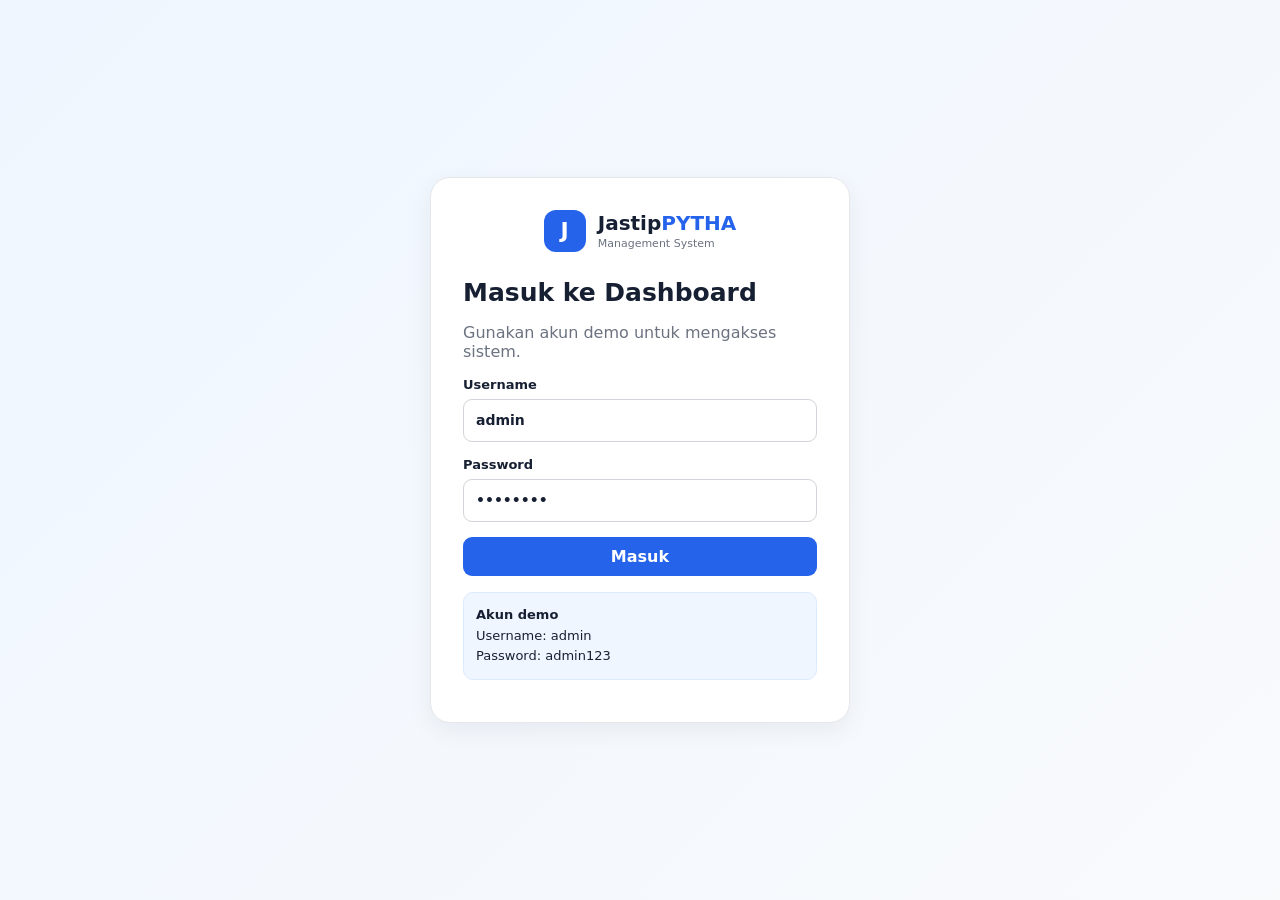
==== jastip-management-rayhan/index.html @ a8f84d06 "Add files via upload" ====
<!doctype html>
<html lang="en">
  <head>
    <meta charset="UTF-8" />
    <meta name="viewport" content="width=device-width, initial-scale=1.0" />
    <title>Login</title>
    <link rel="stylesheet" href="css/style.css" />
  </head>
  <body class="login-page">
    <div class="login-card">
      <div class="brand brand-center">
        <div class="brand-mark">J</div>
        <div>
          <b>Jastip<span>PYTHA</span></b
          ><small>Management System</small>
        </div>
      </div>
      <h1>Masuk ke Dashboard</h1>
      <p class="muted">Gunakan akun demo untuk mengakses sistem.</p>
      <form id="loginForm" class="form-stack">
        <label
          >Username<input
            id="username"
            required
            autocomplete="username"
            value="admin"
        /></label>
        <label
          >Password<input
            id="password"
            type="password"
            required
            autocomplete="current-password"
            value="admin123"
        /></label>
        <button class="btn btn-primary btn-block" type="submit">Masuk</button>
      </form>
      <div class="demo-hint">
        <b>Akun demo</b><br />Username: admin<br />Password: admin123
      </div>
      <div id="loginError" class="error-text"></div>
    </div>
    <script src="js/storage.js"></script>
    <script src="js/data-demo.js"></script>
    <script src="js/utils.js"></script>
    <script src="js/login.js"></script>
  </body>
</html>
---- jastip-management-rayhan/css/style.css ----
:root {
  --primary: #2563eb;
  --primary-dark: #1d4ed8;
  --bg: #f5f7fb;
  --card: #fff;
  --text: #172033;
  --muted: #6b7280;
  --border: #e5e7eb;
  --danger: #dc2626;
  --success: #16a34a;
  --warning: #d97706;
  --sidebar: #111827;
  --sidebar-text: #d1d5db;
  --shadow: 0 8px 25px rgba(15, 23, 42, 0.06);
}
* {
  box-sizing: border-box;
}
body {
  margin: 0;
  font-family:
    Inter,
    system-ui,
    -apple-system,
    Segoe UI,
    Roboto,
    Arial,
    sans-serif;
  background: var(--bg);
  color: var(--text);
}
button,
input,
select,
textarea {
  font: inherit;
}
button {
  cursor: pointer;
}
a {
  text-decoration: none;
  color: inherit;
}
.login-page {
  min-height: 100vh;
  display: grid;
  place-items: center;
  padding: 20px;
  background: linear-gradient(135deg, #eff6ff, #f8fafc);
}
.login-card {
  width: min(420px, 100%);
  background: #fff;
  border: 1px solid var(--border);
  border-radius: 20px;
  padding: 32px;
  box-shadow: var(--shadow);
}
.brand {
  display: flex;
  align-items: center;
  gap: 12px;
}
.brand-center {
  justify-content: center;
  margin-bottom: 26px;
}
.brand-mark {
  width: 42px;
  height: 42px;
  border-radius: 12px;
  background: var(--primary);
  color: #fff;
  display: grid;
  place-items: center;
  font-weight: 800;
  font-size: 22px;
}
.brand b {
  font-size: 20px;
}
.brand b span {
  color: var(--primary);
}
.brand small {
  display: block;
  color: var(--muted);
  font-size: 11px;
  margin-top: 2px;
}
.login-card h1 {
  font-size: 25px;
  margin: 8px 0;
}
.muted {
  color: var(--muted);
}
.demo-hint {
  background: #eff6ff;
  border: 1px solid #dbeafe;
  padding: 12px;
  border-radius: 10px;
  margin-top: 16px;
  font-size: 13px;
  line-height: 1.6;
}
.error-text {
  color: var(--danger);
  margin-top: 10px;
  font-size: 13px;
}
.form-stack {
  display: grid;
  gap: 15px;
}
label {
  font-size: 13px;
  font-weight: 600;
  display: grid;
  gap: 7px;
}
input,
select,
textarea {
  width: 100%;
  border: 1px solid #d1d5db;
  border-radius: 9px;
  padding: 10px 12px;
  background: #fff;
  color: var(--text);
  outline: none;
  font-size: 14px;
  line-height: 1.5;
}
input:focus,
select:focus,
textarea:focus {
  border-color: var(--primary);
  box-shadow: 0 0 0 3px #dbeafe;
}
textarea {
  min-height: 90px;
  resize: vertical;
}
.btn {
  border: 0;
  border-radius: 9px;
  padding: 10px 14px;
  font-weight: 600;
}
.btn-primary {
  background: var(--primary);
  color: #fff;
}
.btn-primary:hover {
  background: var(--primary-dark);
}
.btn-secondary {
  background: #eef2f7;
  color: #374151;
}
.btn-danger {
  background: #fee2e2;
  color: #b91c1c;
}
.btn-success {
  background: #dcfce7;
  color: #166534;
}
.btn-block {
  width: 100%;
}
.btn-sm {
  padding: 7px 10px;
  font-size: 12px;
}
.layout {
  display: flex;
  min-height: 100vh;
}
.sidebar {
  width: 245px;
  background: var(--sidebar);
  color: var(--sidebar-text);
  padding: 18px 14px;
  position: fixed;
  inset: 0 auto 0 0;
  z-index: 10;
}
.sidebar .brand {
  color: #fff;
  padding: 6px 8px 22px;
}
.nav-title {
  font-size: 10px;
  text-transform: uppercase;
  color: #6b7280;
  padding: 12px 10px 7px;
  letter-spacing: 0.08em;
}
.nav-link {
  display: flex;
  gap: 10px;
  align-items: center;
  padding: 11px 12px;
  border-radius: 8px;
  margin: 3px 0;
  font-size: 14px;
}
.nav-link:hover,
.nav-link.active {
  background: #1f2937;
  color: #fff;
}
.sidebar-footer {
  position: absolute;
  bottom: 18px;
  left: 14px;
  right: 14px;
}
.main {
  margin-left: 245px;
  min-width: 0;
  width: calc(100% - 245px);
}
.topbar {
  height: 70px;
  background: #fff;
  border-bottom: 1px solid var(--border);
  display: flex;
  align-items: center;
  justify-content: space-between;
  padding: 0 28px;
  position: sticky;
  top: 0;
  z-index: 5;
}
.topbar h2 {
  margin: 0;
  font-size: 20px;
}
.user-box {
  font-size: 13px;
  color: var(--muted);
}
.content {
  padding: 28px;
  max-width: 100%;
  margin: auto;
  overflow-x: hidden;
}
.page-head {
  display: flex;
  justify-content: space-between;
  align-items: center;
  gap: 12px;
  margin-bottom: 20px;
}
.page-head h1 {
  margin: 0;
  font-size: 24px;
}
.page-head p {
  margin: 5px 0 0;
  color: var(--muted);
  font-size: 13px;
}
.actions {
  display: flex;
  gap: 8px;
  flex-wrap: wrap;
}
.cards {
  display: grid;
  grid-template-columns: repeat(auto-fit, minmax(200px, 1fr));
  gap: 15px;
  margin-bottom: 20px;
}
.card {
  background: var(--card);
  border: 1px solid var(--border);
  border-radius: 13px;
  padding: 18px;
  box-shadow: var(--shadow);
}
.stat-label {
  font-size: 11px;
  color: var(--muted);
  line-height: 1.3;
}
.stat-value {
  font-size: 22px;
  font-weight: 750;
  margin-top: 7px;
  word-break: break-word;
}
.stat-icon {
  float: right;
  width: 34px;
  height: 34px;
  border-radius: 9px;
  background: #eff6ff;
  color: var(--primary);
  display: grid;
  place-items: center;
}
.grid-2 {
  display: grid;
  grid-template-columns: 1fr;
  gap: 18px;
}

@media (min-width: 1200px) {
  .grid-2 {
    grid-template-columns: 1.8fr 1fr;
  }
}
.table-card {
  padding: 0;
  overflow: hidden;
}
.card-head {
  padding: 17px 18px;
  border-bottom: 1px solid var(--border);
  display: flex;
  justify-content: space-between;
  align-items: center;
  gap: 10px;
}
.card-head h3 {
  margin: 0;
  font-size: 15px;
}
.table-wrap {
  overflow: auto;
}
table {
  width: 100%;
  border-collapse: collapse;
  min-width: 600px;
}
th,
td {
  padding: 12px 8px;
  text-align: left;
  border-bottom: 1px solid #eef0f3;
  font-size: 13px;
  vertical-align: middle;
  white-space: nowrap;
  overflow: hidden;
  text-overflow: ellipsis;
  max-width: 200px;
}

th:first-child,
td:first-child {
  padding-left: 15px;
}

th:last-child,
td:last-child {
  padding-right: 15px;
}
th {
  background: #fafafa;
  color: #6b7280;
  font-size: 11px;
  text-transform: uppercase;
  letter-spacing: 0.03em;
}
tbody tr:hover {
  background: #fafcff;
}
.empty {
  padding: 40px;
  text-align: center;
  color: var(--muted);
}
.badge {
  display: inline-flex;
  align-items: center;
  padding: 5px 8px;
  border-radius: 999px;
  font-size: 11px;
  font-weight: 700;
  white-space: nowrap;
}
.badge-blue {
  background: #dbeafe;
  color: #1d4ed8;
}
.badge-green {
  background: #dcfce7;
  color: #15803d;
}
.badge-yellow {
  background: #fef3c7;
  color: #a16207;
}
.badge-red {
  background: #fee2e2;
  color: #b91c1c;
}
.badge-gray {
  background: #f3f4f6;
  color: #4b5563;
}
.toolbar {
  display: flex;
  gap: 10px;
  flex-wrap: wrap;
  margin-bottom: 15px;
}
.toolbar > * {
  flex: 1;
  min-width: 200px;
  max-width: 300px;
}
.toolbar input {
  box-sizing: border-box;
}
.form-card {
  max-width: 1000px;
}
.form-grid {
  display: grid;
  grid-template-columns: repeat(2, minmax(0, 1fr));
  gap: 16px;
}
.form-grid label {
  min-width: 0;
}
.form-grid input,
.form-grid select {
  width: 100%;
  box-sizing: border-box;
}
.form-grid .full {
  grid-column: 1/-1;
}
.section-title {
  font-size: 14px;
  margin: 24px 0 12px;
  padding-bottom: 9px;
  border-bottom: 1px solid var(--border);
}
.item-row {
  display: grid;
  grid-template-columns: 2fr 90px 150px 150px 42px;
  gap: 8px;
  align-items: end;
  margin-bottom: 9px;
}
.money {
  text-align: right;
}
.summary {
  background: #f8fafc;
  border-radius: 10px;
  padding: 15px;
  display: grid;
  gap: 8px;
}
.summary-line {
  display: flex;
  justify-content: space-between;
  font-size: 13px;
}
.summary-line.total {
  font-size: 17px;
  font-weight: 800;
  border-top: 1px solid var(--border);
  padding-top: 10px;
}
.detail-grid {
  display: grid;
  grid-template-columns: repeat(2, 1fr);
  gap: 18px;
}
.detail-list {
  display: grid;
  gap: 10px;
}
.detail-row {
  display: flex;
  justify-content: space-between;
  gap: 15px;
  border-bottom: 1px dashed #e5e7eb;
  padding-bottom: 8px;
  font-size: 13px;
}
.detail-row span:first-child {
  color: var(--muted);
}
.modal-backdrop {
  position: fixed;
  inset: 0;
  background: rgba(15, 23, 42, 0.45);
  display: none;
  align-items: center;
  justify-content: center;
  padding: 24px;
  box-sizing: border-box;
  overflow-y: auto;
  z-index: 1000;
}
.modal-backdrop.show {
  display: flex;
}
.modal {
  background: #fff;
  width: min(700px, 100%);
  max-height: calc(100vh - 48px);
  overflow-y: auto;
  box-sizing: border-box;
  border-radius: 15px;
  padding: 24px;
}
.modal-head {
  display: flex;
  justify-content: space-between;
  align-items: center;
  margin-bottom: 15px;
}
.modal-head h3 {
  margin: 0;
}
.close {
  border: 0;
  background: none;
  font-size: 24px;
  color: #6b7280;
}
.toast {
  position: fixed;
  right: 20px;
  bottom: 20px;
  background: #111827;
  color: #fff;
  padding: 12px 16px;
  border-radius: 9px;
  box-shadow: var(--shadow);
  z-index: 100;
  display: none;
  font-size: 13px;
}
.toast.show {
  display: block;
}
.danger-box {
  background: #fff1f2;
  border: 1px solid #fecdd3;
  padding: 15px;
  border-radius: 10px;
}
.settings-list {
  display: grid;
  gap: 15px;
}
.mobile-menu {
  display: none;
}
@media (max-width: 1100px) {
  .cards {
    grid-template-columns: repeat(auto-fit, minmax(180px, 1fr));
  }
  .grid-2,
  .detail-grid {
    grid-template-columns: 1fr;
  }
}
/* Filter Panel */
.filter-panel {
  background: var(--card);
  border: 1px solid var(--border);
  border-radius: 13px;
  padding: 18px;
  margin-bottom: 18px;
  box-shadow: var(--shadow);
}
.filter-panel h4 {
  margin: 0 0 12px;
  font-size: 14px;
  color: var(--text);
}
.filter-grid {
  display: grid;
  grid-template-columns: repeat(auto-fit, minmax(180px, 1fr));
  gap: 12px;
  margin-bottom: 12px;
}
.filter-actions {
  display: flex;
  gap: 8px;
  margin-top: 12px;
}

/* Pagination */
.pagination {
  display: flex;
  align-items: center;
  justify-content: space-between;
  padding: 15px 18px;
  border-top: 1px solid var(--border);
  flex-wrap: wrap;
  gap: 12px;
}
.pagination-info {
  font-size: 13px;
  color: var(--muted);
}
.pagination-controls {
  display: flex;
  align-items: center;
  gap: 10px;
  flex-wrap: wrap;
}
.pagination-select {
  display: flex;
  align-items: center;
  gap: 8px;
  font-size: 13px;
}
.pagination-select select {
  width: auto;
  padding: 6px 8px;
  font-size: 13px;
}
.pagination-buttons {
  display: flex;
  gap: 5px;
}
.pagination-buttons button {
  padding: 7px 12px;
  font-size: 13px;
}
.page-num {
  padding: 7px 12px;
  font-size: 13px;
  font-weight: 600;
  color: var(--primary);
}

/* Chart Container */
.chart-container {
  padding: 18px 12px 24px;
  overflow-x: auto;
}
.chart-container canvas {
  display: block;
  width: 100%;
  max-width: 700px;
  height: 350px;
  margin: auto;
}

/* Purchased Items */
.purchased-items-grid {
  display: grid;
  gap: 10px;
}
.purchased-item {
  display: flex;
  justify-content: space-between;
  align-items: center;
  padding: 12px;
  background: #f9fafb;
  border-radius: 8px;
  border: 1px solid #f3f4f6;
}
.purchased-item-info {
  flex: 1;
}
.purchased-item-name {
  font-weight: 600;
  font-size: 13px;
  margin-bottom: 4px;
}
.purchased-item-details {
  font-size: 12px;
  color: var(--muted);
}
.purchased-item-price {
  font-weight: 700;
  font-size: 14px;
  color: var(--primary);
  text-align: right;
}

/* Status Button */
.status-action {
  display: flex;
  gap: 8px;
  align-items: center;
  flex-wrap: wrap;
}
.status-label {
  font-size: 12px;
  color: var(--muted);
  margin-bottom: 6px;
  display: block;
}

/* Button Group */
.btn-group {
  display: flex;
  gap: 6px;
  flex-wrap: wrap;
}

/* Action Dropdown */
.action-dropdown {
  position: relative;
  display: inline-block;
}
.dropdown-content {
  display: none;
  position: absolute;
  right: 0;
  background: #fff;
  min-width: 160px;
  box-shadow: 0 8px 16px rgba(0,0,0,0.1);
  border-radius: 8px;
  border: 1px solid var(--border);
  z-index: 10;
  margin-top: 4px;
}
.dropdown-content.show {
  display: block;
}
.dropdown-content button {
  display: block;
  width: 100%;
  text-align: left;
  padding: 10px 14px;
  border: 0;
  background: none;
  font-size: 13px;
  border-radius: 0;
}
.dropdown-content button:hover {
  background: #f9fafb;
}
.dropdown-content button:first-child {
  border-radius: 8px 8px 0 0;
}
.dropdown-content button:last-child {
  border-radius: 0 0 8px 8px;
}

/* Loading */
.loading {
  padding: 40px;
  text-align: center;
  color: var(--muted);
  font-size: 14px;
}

/* Empty State Enhanced */
.empty-state {
  padding: 60px 20px;
  text-align: center;
}
.empty-state-icon {
  font-size: 48px;
  margin-bottom: 16px;
  opacity: 0.3;
}
.empty-state h3 {
  margin: 0 0 8px;
  font-size: 16px;
}
.empty-state p {
  margin: 0;
  color: var(--muted);
  font-size: 13px;
}

@media (max-width: 1100px) {
  .filter-grid {
    grid-template-columns: repeat(auto-fit, minmax(160px, 1fr));
  }
}

/* Sidebar overlay (mobile drawer backdrop) */
.sidebar-overlay {
  display: none;
}

/* Page fade-in on every load — smooth navigation feel */
@keyframes pageFadeIn {
  from { opacity: 0; transform: translateY(6px); }
  to   { opacity: 1; transform: translateY(0); }
}
.content {
  animation: pageFadeIn 0.18s ease-out both;
}
@media (prefers-reduced-motion: reduce) {
  .content { animation: none; }
}

/* Chart containers — prevent horizontal overflow on mobile */
#chartBarCard .chart-wrap,
#chartDonutCard .chart-wrap {
  overflow: hidden;
}
canvas {
  display: block;
  max-width: 100%;
}

@media (max-width: 760px) {
  .sidebar {
    transform: translateX(-100%);
    transition: transform 0.28s cubic-bezier(0.4, 0, 0.2, 1);
  }
  .sidebar.open {
    transform: translateX(0);
  }
  .main {
    margin-left: 0;
    width: 100%;
  }
  .mobile-menu {
    display: block;
    border: 0;
    background: none;
    font-size: 22px;
  }
  .topbar {
    padding: 0 15px;
  }
  .content {
    padding: 18px;
  }
  .cards {
    grid-template-columns: repeat(auto-fit, minmax(140px, 1fr));
    gap: 10px;
  }
  .modal-backdrop { padding: 14px; }
  .modal { max-height: calc(100vh - 28px); padding: 18px; }
  .form-grid { grid-template-columns: 1fr; }
  .form-grid .full {
    grid-column: auto;
  }
  .item-row {
    grid-template-columns: 1fr 80px 1fr 1fr 40px;
  }
  .page-head {
    align-items: flex-start;
    flex-direction: column;
  }
  .filter-grid {
    grid-template-columns: 1fr;
  }
  .filter-actions {
    flex-direction: column;
  }
  .filter-actions button {
    width: 100%;
  }
  .pagination {
    flex-direction: column;
    align-items: stretch;
  }
  .pagination-controls {
    justify-content: center;
  }
  .btn-group {
    flex-direction: column;
  }
  .btn-group button,
  .btn-group a {
    width: 100%;
  }

  /* Overlay: hidden by default, shown when sidebar is open */
  .sidebar-overlay {
    display: block;
    position: fixed;
    inset: 0;
    background: rgba(0, 0, 0, 0);
    z-index: 9;           /* just below sidebar (z-index: 10) */
    pointer-events: none;
    transition: background 0.28s cubic-bezier(0.4, 0, 0.2, 1);
  }
  .sidebar-overlay.show {
    background: rgba(0, 0, 0, 0.45);
    pointer-events: auto;
  }

  /* Prevent page scroll while drawer is open */
  body.sidebar-open {
    overflow: hidden;
  }

  /* Charts: stack side-by-side cards vertically, no overflow */
  #chartsRow {
    gap: 12px;
  }
  #chartBarCard > div,
  #chartDonutCard > div {
    padding: 12px 8px 14px;
    overflow: hidden;
  }
  /* Donut legend: single column on very narrow screens */
  #donutLegend {
    grid-template-columns: 1fr !important;
    gap: 5px !important;
  }
}
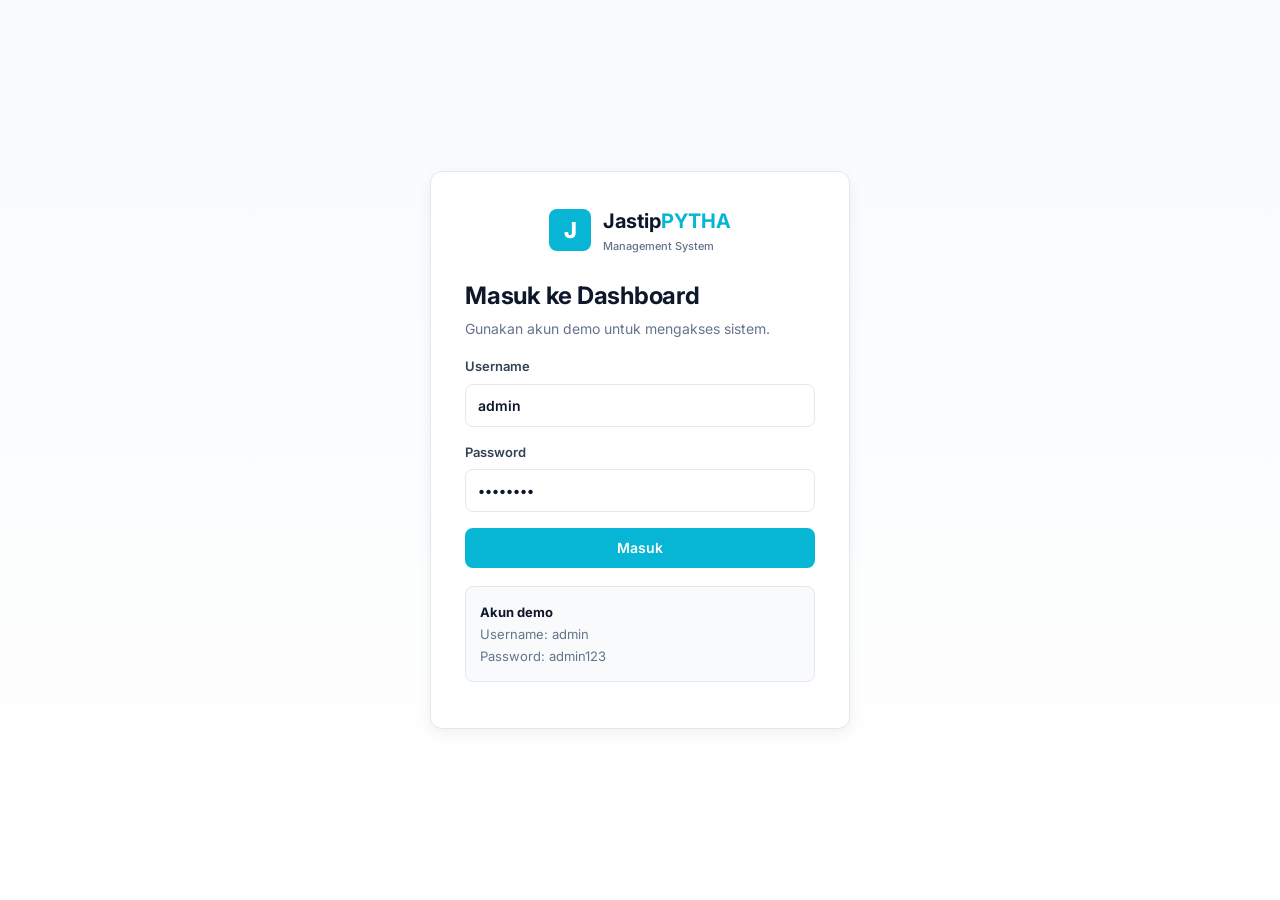
==== commit e9b0f111: "Add files via upload" ====
--- a/jastip-management-rayhan/index.html
+++ b/jastip-management-rayhan/index.html
@@ -3,7 +3,14 @@
   <head>
     <meta charset="UTF-8" />
     <meta name="viewport" content="width=device-width, initial-scale=1.0" />
-    <title>Login</title>
+    <script>if(localStorage.getItem("jastip_theme")==="dark"||(!localStorage.getItem("jastip_theme")&&window.matchMedia("(prefers-color-scheme: dark)").matches))document.documentElement.classList.add("dark");</script>
+    <title>Login - JastipPYTHA</title>
+    <link rel="preconnect" href="https://fonts.googleapis.com" />
+    <link rel="preconnect" href="https://fonts.gstatic.com" crossorigin />
+    <link
+      href="https://fonts.googleapis.com/css2?family=Inter:wght@400;500;600;700;800&display=swap"
+      rel="stylesheet"
+    />
     <link rel="stylesheet" href="css/style.css" />
   </head>
   <body class="login-page">
--- a/jastip-management-rayhan/css/style.css
+++ b/jastip-management-rayhan/css/style.css
@@ -1,75 +1,125 @@
+/* ============================================================
+   JastipPro — Clean Modern Cyan SaaS Design System
+   ============================================================ */
+
 :root {
-  --primary: #2563eb;
-  --primary-dark: #1d4ed8;
-  --bg: #f5f7fb;
-  --card: #fff;
-  --text: #172033;
-  --muted: #6b7280;
-  --border: #e5e7eb;
+  /* Brand / accent */
+  --primary: #06b6d4;
+  --primary-hover: #0891b2;
+  --primary-dark: #0891b2;       /* kept for legacy refs (= hover) */
+  --primary-50: #ecfeff;
+  --primary-100: #cffafe;
+  --primary-700: #0e7490;
+
+  /* Surfaces */
+  --bg: #f8fafc;
+  --card: #ffffff;
+  --surface: #ffffff;
+
+  /* Text */
+  --text: #0f172a;
+  --muted: #64748b;
+  --text-secondary: #64748b;
+
+  /* Lines */
+  --border: #e2e8f0;
+  --border-light: #f1f5f9;
+
+  /* Semantic */
   --danger: #dc2626;
   --success: #16a34a;
   --warning: #d97706;
-  --sidebar: #111827;
-  --sidebar-text: #d1d5db;
-  --shadow: 0 8px 25px rgba(15, 23, 42, 0.06);
-}
+
+  /* Sidebar (now light) */
+  --sidebar: #ffffff;
+  --sidebar-text: #334155;
+
+  /* Shadows — very soft, only to separate layers */
+  --shadow-sm: 0 1px 2px rgba(15, 23, 42, 0.04);
+  --shadow-md: 0 4px 14px rgba(15, 23, 42, 0.06);
+  --shadow-lg: 0 14px 38px rgba(15, 23, 42, 0.14);
+
+  /* Radius */
+  --r-sm: 8px;
+  --r-md: 10px;
+  --r-lg: 12px;
+}
+
 * {
   box-sizing: border-box;
 }
+
 body {
   margin: 0;
-  font-family:
-    Inter,
-    system-ui,
-    -apple-system,
-    Segoe UI,
-    Roboto,
-    Arial,
+  font-family: Inter, system-ui, -apple-system, "Segoe UI", Roboto, Arial,
     sans-serif;
   background: var(--bg);
   color: var(--text);
-}
+  font-size: 14px;
+  line-height: 1.5;
+  -webkit-font-smoothing: antialiased;
+  text-rendering: optimizeLegibility;
+}
+
 button,
 input,
 select,
 textarea {
   font: inherit;
 }
+
 button {
   cursor: pointer;
 }
+
 a {
   text-decoration: none;
   color: inherit;
 }
+
+h1,
+h2,
+h3,
+h4 {
+  color: var(--text);
+  letter-spacing: -0.01em;
+}
+
+/* ============================================================
+   Login / Signup page
+   ============================================================ */
 .login-page {
   min-height: 100vh;
   display: grid;
   place-items: center;
   padding: 20px;
-  background: linear-gradient(135deg, #eff6ff, #f8fafc);
-}
+  background: linear-gradient(180deg, #f8fafc 0%, #ffffff 100%);
+}
+
 .login-card {
   width: min(420px, 100%);
-  background: #fff;
+  background: var(--card);
   border: 1px solid var(--border);
-  border-radius: 20px;
-  padding: 32px;
-  box-shadow: var(--shadow);
-}
+  border-radius: var(--r-lg);
+  padding: 34px;
+  box-shadow: var(--shadow-md);
+}
+
 .brand {
   display: flex;
   align-items: center;
   gap: 12px;
 }
+
 .brand-center {
   justify-content: center;
-  margin-bottom: 26px;
-}
+  margin-bottom: 24px;
+}
+
 .brand-mark {
   width: 42px;
   height: 42px;
-  border-radius: 12px;
+  border-radius: var(--r-sm);
   background: var(--primary);
   color: #fff;
   display: grid;
@@ -77,155 +127,296 @@
   font-weight: 800;
   font-size: 22px;
 }
+
 .brand b {
   font-size: 20px;
-}
+  font-weight: 700;
+}
+
 .brand b span {
   color: var(--primary);
 }
+
 .brand small {
   display: block;
   color: var(--muted);
   font-size: 11px;
   margin-top: 2px;
-}
+  font-weight: 500;
+}
+
 .login-card h1 {
-  font-size: 25px;
-  margin: 8px 0;
-}
+  font-size: 24px;
+  font-weight: 700;
+  margin: 4px 0;
+}
+
 .muted {
   color: var(--muted);
 }
+
+.login-card p {
+  color: var(--muted);
+  font-size: 14px;
+  margin: 0 0 4px;
+}
+
 .demo-hint {
-  background: #eff6ff;
-  border: 1px solid #dbeafe;
-  padding: 12px;
-  border-radius: 10px;
-  margin-top: 16px;
-  font-size: 13px;
-  line-height: 1.6;
-}
+  background: var(--bg);
+  border: 1px solid var(--border);
+  padding: 14px;
+  border-radius: var(--r-sm);
+  margin-top: 18px;
+  font-size: 13px;
+  line-height: 1.7;
+  color: var(--text-secondary);
+}
+
+.demo-hint b {
+  color: var(--text);
+}
+
 .error-text {
   color: var(--danger);
-  margin-top: 10px;
-  font-size: 13px;
-}
+  margin-top: 12px;
+  font-size: 13px;
+  font-weight: 500;
+}
+
+/* ============================================================
+   Forms
+   ============================================================ */
 .form-stack {
   display: grid;
-  gap: 15px;
-}
+  gap: 16px;
+  margin-top: 18px;
+}
+
 label {
   font-size: 13px;
   font-weight: 600;
+  color: #334155;
   display: grid;
   gap: 7px;
 }
+
 input,
 select,
 textarea {
   width: 100%;
-  border: 1px solid #d1d5db;
-  border-radius: 9px;
+  border: 1px solid var(--border);
+  border-radius: var(--r-sm);
   padding: 10px 12px;
   background: #fff;
   color: var(--text);
   outline: none;
   font-size: 14px;
   line-height: 1.5;
-}
+  transition: border-color 0.15s, box-shadow 0.15s;
+}
+
+input[type="number"] {
+  -moz-appearance: textfield;
+}
+
+input[type="number"]::-webkit-inner-spin-button,
+input[type="number"]::-webkit-outer-spin-button {
+  -webkit-appearance: none;
+  margin: 0;
+}
+
+input::placeholder,
+textarea::placeholder {
+  color: #94a3b8;
+}
+
 input:focus,
 select:focus,
 textarea:focus {
   border-color: var(--primary);
-  box-shadow: 0 0 0 3px #dbeafe;
-}
+  box-shadow: 0 0 0 3px rgba(6, 182, 212, 0.12);
+}
+
+select {
+  appearance: none;
+  background-repeat: no-repeat;
+  background-position: right 12px center;
+  padding-right: 36px;
+  position: relative;
+}
+
+/* CSS-only arrow using border trick */
+select {
+  background-image: linear-gradient(45deg, transparent 50%, #64748b 50%),
+                    linear-gradient(135deg, #64748b 50%, transparent 50%);
+  background-position: calc(100% - 16px) calc(1em + 2px),
+                       calc(100% - 12px) calc(1em + 2px);
+  background-size: 4px 4px, 4px 4px;
+  background-repeat: no-repeat;
+}
+
 textarea {
   min-height: 90px;
   resize: vertical;
 }
+
+/* ============================================================
+   Buttons
+   ============================================================ */
 .btn {
-  border: 0;
-  border-radius: 9px;
-  padding: 10px 14px;
+  border: 1px solid transparent;
+  border-radius: var(--r-sm);
+  padding: 9px 16px;
   font-weight: 600;
-}
+  font-size: 14px;
+  line-height: 1.4;
+  transition: background 0.15s, border-color 0.15s, color 0.15s,
+    box-shadow 0.15s;
+  display: inline-flex;
+  align-items: center;
+  justify-content: center;
+  gap: 6px;
+  white-space: nowrap;
+}
+
+.btn:focus-visible {
+  outline: none;
+  box-shadow: 0 0 0 3px rgba(6, 182, 212, 0.18);
+}
+
 .btn-primary {
   background: var(--primary);
   color: #fff;
 }
+
 .btn-primary:hover {
-  background: var(--primary-dark);
-}
+  background: var(--primary-hover);
+}
+
 .btn-secondary {
-  background: #eef2f7;
-  color: #374151;
-}
+  background: #fff;
+  border-color: var(--border);
+  color: #334155;
+}
+
+.btn-secondary:hover {
+  background: var(--bg);
+  border-color: #cbd5e1;
+  color: var(--text);
+}
+
 .btn-danger {
   background: #fee2e2;
   color: #b91c1c;
-}
+  border-color: transparent;
+}
+
+.btn-danger:hover {
+  background: #fecaca;
+}
+
 .btn-success {
   background: #dcfce7;
-  color: #166534;
-}
+  color: #15803d;
+  border-color: transparent;
+}
+
+.btn-success:hover {
+  background: #bbf7d0;
+}
+
 .btn-block {
   width: 100%;
 }
+
 .btn-sm {
-  padding: 7px 10px;
+  padding: 6px 11px;
   font-size: 12px;
-}
+  border-radius: 7px;
+}
+
+.btn:disabled {
+  opacity: 0.5;
+  cursor: not-allowed;
+}
+
+/* ============================================================
+   Layout — sidebar + main
+   ============================================================ */
 .layout {
   display: flex;
   min-height: 100vh;
 }
+
 .sidebar {
-  width: 245px;
+  width: 240px;
   background: var(--sidebar);
   color: var(--sidebar-text);
   padding: 18px 14px;
   position: fixed;
   inset: 0 auto 0 0;
   z-index: 10;
-}
+  border-right: 1px solid var(--border);
+}
+
 .sidebar .brand {
-  color: #fff;
-  padding: 6px 8px 22px;
-}
+  color: var(--text);
+  padding: 6px 8px 20px;
+}
+
 .nav-title {
   font-size: 10px;
   text-transform: uppercase;
-  color: #6b7280;
-  padding: 12px 10px 7px;
+  color: #94a3b8;
+  padding: 14px 10px 7px;
   letter-spacing: 0.08em;
-}
+  font-weight: 700;
+}
+
 .nav-link {
   display: flex;
-  gap: 10px;
-  align-items: center;
-  padding: 11px 12px;
-  border-radius: 8px;
-  margin: 3px 0;
+  gap: 11px;
+  align-items: center;
+  padding: 10px 12px;
+  border-radius: var(--r-sm);
+  margin: 2px 0;
   font-size: 14px;
-}
-.nav-link:hover,
+  font-weight: 500;
+  color: var(--sidebar-text);
+  transition: background 0.15s, color 0.15s;
+}
+
+.nav-link:hover {
+  background: #f1f5f9;
+  color: var(--text);
+}
+
 .nav-link.active {
-  background: #1f2937;
-  color: #fff;
-}
+  background: var(--primary-50);
+  color: var(--primary-700);
+  font-weight: 600;
+}
+
+.nav-link.active:hover {
+  background: var(--primary-50);
+  color: var(--primary-700);
+}
+
 .sidebar-footer {
   position: absolute;
   bottom: 18px;
   left: 14px;
   right: 14px;
 }
+
 .main {
-  margin-left: 245px;
+  margin-left: 240px;
   min-width: 0;
-  width: calc(100% - 245px);
-}
+  width: calc(100% - 240px);
+}
+
 .topbar {
-  height: 70px;
+  height: 64px;
   background: #fff;
   border-bottom: 1px solid var(--border);
   display: flex;
@@ -236,75 +427,268 @@
   top: 0;
   z-index: 5;
 }
+
 .topbar h2 {
   margin: 0;
-  font-size: 20px;
-}
+  font-size: 18px;
+  font-weight: 600;
+}
+
 .user-box {
   font-size: 13px;
-  color: var(--muted);
-}
+  font-weight: 500;
+  color: var(--muted);
+  background: var(--bg);
+  border: 1px solid var(--border);
+  padding: 6px 12px;
+  border-radius: 999px;
+}
+
 .content {
   padding: 28px;
   max-width: 100%;
   margin: auto;
   overflow-x: hidden;
 }
+
+/* ============================================================
+   Page header
+   ============================================================ */
 .page-head {
   display: flex;
   justify-content: space-between;
   align-items: center;
   gap: 12px;
-  margin-bottom: 20px;
-}
+  margin-bottom: 22px;
+}
+
 .page-head h1 {
   margin: 0;
-  font-size: 24px;
-}
+  font-size: 22px;
+  font-weight: 700;
+}
+
 .page-head p {
   margin: 5px 0 0;
   color: var(--muted);
   font-size: 13px;
 }
+
 .actions {
   display: flex;
   gap: 8px;
   flex-wrap: wrap;
 }
+
+/* ============================================================
+   Cards & stats
+   ============================================================ */
 .cards {
   display: grid;
   grid-template-columns: repeat(auto-fit, minmax(200px, 1fr));
-  gap: 15px;
+  gap: 16px;
   margin-bottom: 20px;
 }
+
 .card {
   background: var(--card);
   border: 1px solid var(--border);
-  border-radius: 13px;
-  padding: 18px;
-  box-shadow: var(--shadow);
-}
+  border-radius: var(--r-md);
+  padding: 20px;
+  box-shadow: var(--shadow-sm);
+}
+
 .stat-label {
-  font-size: 11px;
+  font-size: 12px;
   color: var(--muted);
   line-height: 1.3;
-}
+  font-weight: 500;
+}
+
 .stat-value {
-  font-size: 22px;
-  font-weight: 750;
-  margin-top: 7px;
+  font-size: 23px;
+  font-weight: 700;
+  margin-top: 8px;
   word-break: break-word;
-}
+  letter-spacing: -0.02em;
+}
+
 .stat-icon {
   float: right;
-  width: 34px;
-  height: 34px;
-  border-radius: 9px;
-  background: #eff6ff;
-  color: var(--primary);
+  width: 36px;
+  height: 36px;
+  border-radius: var(--r-sm);
+  background: var(--primary-50);
+  color: var(--primary-hover);
   display: grid;
   place-items: center;
-}
+  font-size: 16px;
+}
+
+/* Stat card with sparkline */
+.stat-with-sparkline {
+  position: relative;
+  padding-bottom: 12px;
+}
+
+.stat-main {
+  display: flex;
+  justify-content: space-between;
+  align-items: flex-start;
+  margin-bottom: 12px;
+}
+
+.stat-info {
+  flex: 1;
+}
+
+.stat-label {
+  font-size: 14px;
+  color: var(--text-muted);
+  margin-bottom: 6px;
+  font-weight: 500;
+}
+
+.stat-value-row {
+  display: flex;
+  align-items: baseline;
+  gap: 8px;
+}
+
+.stat-value {
+  font-size: 28px;
+  font-weight: 700;
+  color: var(--text);
+  letter-spacing: -0.02em;
+}
+
+.stat-change {
+  font-size: 13px;
+  font-weight: 600;
+  padding: 3px 8px;
+  border-radius: 6px;
+}
+
+.stat-change.positive {
+  background: #dcfce7;
+  color: #16a34a;
+}
+
+.stat-change.negative {
+  background: #fee2e2;
+  color: #dc2626;
+}
+
+.stat-sparkline-canvas {
+  width: 100%;
+  height: 40px;
+  display: block;
+  cursor: pointer;
+}
+
+/* Chart tooltip */
+.chart-tooltip {
+  position: absolute;
+  background: rgba(15, 23, 42, 0.95);
+  color: white;
+  padding: 8px 12px;
+  border-radius: 8px;
+  font-size: 13px;
+  font-weight: 500;
+  pointer-events: none;
+  white-space: nowrap;
+  z-index: 1000;
+  box-shadow: 0 4px 12px rgba(0, 0, 0, 0.3);
+  transform: translate(-50%, -120%);
+  opacity: 0;
+  transition: opacity 0.15s ease;
+}
+
+.chart-tooltip.visible {
+  opacity: 1;
+}
+
+.dark .chart-tooltip {
+  background: rgba(241, 245, 249, 0.95);
+  color: #0f172a;
+  box-shadow: 0 4px 12px rgba(0, 0, 0, 0.5);
+}
+
+.chart-tooltip::after {
+  content: '';
+  position: absolute;
+  bottom: -4px;
+  left: 50%;
+  transform: translateX(-50%);
+  width: 0;
+  height: 0;
+  border-left: 5px solid transparent;
+  border-right: 5px solid transparent;
+  border-top: 5px solid rgba(15, 23, 42, 0.95);
+}
+
+.dark .chart-tooltip::after {
+  border-top-color: rgba(241, 245, 249, 0.95);
+}
+
+/* Trend chart container */
+.trend-chart-card {
+  margin-top: 18px;
+  position: relative;
+}
+
+.trend-chart-header {
+  display: flex;
+  justify-content: space-between;
+  align-items: center;
+  padding: 18px;
+  border-bottom: 1px solid var(--border);
+}
+
+.trend-chart-header h3 {
+  margin: 0;
+  font-size: 16px;
+  font-weight: 600;
+}
+
+.trend-chart-controls {
+  display: flex;
+  gap: 8px;
+  align-items: center;
+}
+
+.trend-chart-controls select {
+  padding: 6px 32px 6px 12px;
+  font-size: 13px;
+  border-radius: var(--r-sm);
+}
+
+.trend-chart-body {
+  padding: 24px 18px;
+  position: relative;
+}
+
+#transactionTrendChart,
+#feeTrendChart,
+#orderBarChart,
+#orderDonutChart {
+  width: 100%;
+  display: block;
+  cursor: pointer;
+}
+
+#transactionTrendChart,
+#feeTrendChart {
+  height: 240px;
+}
+
+#orderBarChart {
+  height: 260px;
+}
+
+/* ============================================================
+   Grids
+   ============================================================ */
 .grid-2 {
   display: grid;
   grid-template-columns: 1fr;
@@ -316,187 +700,261 @@
     grid-template-columns: 1.8fr 1fr;
   }
 }
+
+/* ============================================================
+   Tables
+   ============================================================ */
 .table-card {
   padding: 0;
   overflow: hidden;
 }
+
 .card-head {
-  padding: 17px 18px;
+  padding: 16px 20px;
   border-bottom: 1px solid var(--border);
   display: flex;
   justify-content: space-between;
   align-items: center;
   gap: 10px;
 }
+
 .card-head h3 {
   margin: 0;
   font-size: 15px;
-}
+  font-weight: 600;
+}
+
 .table-wrap {
   overflow: auto;
 }
+
 table {
   width: 100%;
   border-collapse: collapse;
   min-width: 600px;
 }
+
 th,
 td {
-  padding: 12px 8px;
+  padding: 13px 10px;
   text-align: left;
-  border-bottom: 1px solid #eef0f3;
+  border-bottom: 1px solid var(--border-light);
   font-size: 13px;
   vertical-align: middle;
   white-space: nowrap;
   overflow: hidden;
   text-overflow: ellipsis;
-  max-width: 200px;
+  max-width: 220px;
 }
 
 th:first-child,
 td:first-child {
-  padding-left: 15px;
+  padding-left: 20px;
 }
 
 th:last-child,
 td:last-child {
-  padding-right: 15px;
-}
+  padding-right: 20px;
+}
+
 th {
-  background: #fafafa;
-  color: #6b7280;
+  background: var(--bg);
+  color: var(--muted);
   font-size: 11px;
   text-transform: uppercase;
-  letter-spacing: 0.03em;
-}
+  letter-spacing: 0.04em;
+  font-weight: 600;
+  border-bottom: 1px solid var(--border);
+}
+
+tbody tr {
+  transition: background 0.12s;
+}
+
 tbody tr:hover {
-  background: #fafcff;
-}
+  background: var(--bg);
+}
+
+tbody tr:last-child td {
+  border-bottom: 0;
+}
+
 .empty {
   padding: 40px;
   text-align: center;
   color: var(--muted);
 }
+
+/* ============================================================
+   Badges
+   ============================================================ */
 .badge {
   display: inline-flex;
   align-items: center;
-  padding: 5px 8px;
+  padding: 4px 10px;
   border-radius: 999px;
   font-size: 11px;
-  font-weight: 700;
+  font-weight: 600;
   white-space: nowrap;
-}
+  line-height: 1.5;
+}
+
 .badge-blue {
-  background: #dbeafe;
-  color: #1d4ed8;
-}
+  background: var(--primary-50);
+  color: var(--primary-700);
+}
+
 .badge-green {
   background: #dcfce7;
   color: #15803d;
 }
+
 .badge-yellow {
   background: #fef3c7;
   color: #a16207;
 }
+
 .badge-red {
   background: #fee2e2;
   color: #b91c1c;
 }
+
 .badge-gray {
-  background: #f3f4f6;
-  color: #4b5563;
-}
+  background: #f1f5f9;
+  color: #475569;
+}
+
+/* ============================================================
+   Toolbar
+   ============================================================ */
 .toolbar {
   display: flex;
   gap: 10px;
   flex-wrap: wrap;
-  margin-bottom: 15px;
-}
+  margin-bottom: 16px;
+}
+
 .toolbar > * {
   flex: 1;
   min-width: 200px;
-  max-width: 300px;
-}
+  max-width: 320px;
+}
+
 .toolbar input {
   box-sizing: border-box;
 }
+
+/* ============================================================
+   Forms — layout
+   ============================================================ */
 .form-card {
   max-width: 1000px;
 }
+
 .form-grid {
   display: grid;
   grid-template-columns: repeat(2, minmax(0, 1fr));
   gap: 16px;
 }
+
 .form-grid label {
   min-width: 0;
 }
+
 .form-grid input,
 .form-grid select {
   width: 100%;
   box-sizing: border-box;
 }
+
 .form-grid .full {
   grid-column: 1/-1;
 }
+
 .section-title {
   font-size: 14px;
+  font-weight: 600;
   margin: 24px 0 12px;
   padding-bottom: 9px;
   border-bottom: 1px solid var(--border);
-}
+  color: var(--text);
+}
+
 .item-row {
   display: grid;
   grid-template-columns: 2fr 90px 150px 150px 42px;
   gap: 8px;
   align-items: end;
-  margin-bottom: 9px;
-}
+  margin-bottom: 10px;
+}
+
 .money {
   text-align: right;
 }
+
 .summary {
-  background: #f8fafc;
-  border-radius: 10px;
-  padding: 15px;
+  background: var(--bg);
+  border: 1px solid var(--border-light);
+  border-radius: var(--r-sm);
+  padding: 16px;
   display: grid;
-  gap: 8px;
-}
+  gap: 9px;
+}
+
 .summary-line {
   display: flex;
   justify-content: space-between;
   font-size: 13px;
-}
+  color: var(--text-secondary);
+}
+
 .summary-line.total {
   font-size: 17px;
-  font-weight: 800;
+  font-weight: 700;
+  color: var(--text);
   border-top: 1px solid var(--border);
-  padding-top: 10px;
-}
+  padding-top: 11px;
+  margin-top: 2px;
+}
+
+/* ============================================================
+   Detail grid
+   ============================================================ */
 .detail-grid {
   display: grid;
   grid-template-columns: repeat(2, 1fr);
   gap: 18px;
 }
+
 .detail-list {
   display: grid;
-  gap: 10px;
-}
+  gap: 11px;
+}
+
 .detail-row {
   display: flex;
   justify-content: space-between;
   gap: 15px;
-  border-bottom: 1px dashed #e5e7eb;
-  padding-bottom: 8px;
-  font-size: 13px;
-}
+  border-bottom: 1px solid var(--border-light);
+  padding-bottom: 9px;
+  font-size: 13px;
+}
+
+.detail-row:last-child {
+  border-bottom: 0;
+}
+
 .detail-row span:first-child {
   color: var(--muted);
 }
+
+/* ============================================================
+   Modal
+   ============================================================ */
 .modal-backdrop {
   position: fixed;
   inset: 0;
-  background: rgba(15, 23, 42, 0.45);
+  background: rgba(15, 23, 42, 0.42);
   display: none;
   align-items: center;
   justify-content: center;
@@ -505,136 +963,206 @@
   overflow-y: auto;
   z-index: 1000;
 }
+
 .modal-backdrop.show {
   display: flex;
 }
+
 .modal {
   background: #fff;
   width: min(700px, 100%);
   max-height: calc(100vh - 48px);
   overflow-y: auto;
   box-sizing: border-box;
-  border-radius: 15px;
+  border-radius: var(--r-lg);
   padding: 24px;
-}
+  box-shadow: var(--shadow-lg);
+}
+
 .modal-head {
   display: flex;
   justify-content: space-between;
   align-items: center;
-  margin-bottom: 15px;
-}
+  margin-bottom: 18px;
+  padding-bottom: 14px;
+  border-bottom: 1px solid var(--border);
+}
+
 .modal-head h3 {
   margin: 0;
-}
+  font-size: 16px;
+  font-weight: 600;
+}
+
 .close {
   border: 0;
   background: none;
   font-size: 24px;
-  color: #6b7280;
-}
+  color: var(--muted);
+  width: 32px;
+  height: 32px;
+  border-radius: var(--r-sm);
+  display: grid;
+  place-items: center;
+  line-height: 1;
+  transition: background 0.15s, color 0.15s;
+}
+
+.close:hover {
+  background: var(--bg);
+  color: var(--text);
+}
+
+/* ============================================================
+   Toast
+   ============================================================ */
 .toast {
   position: fixed;
   right: 20px;
   bottom: 20px;
-  background: #111827;
+  background: #0f172a;
   color: #fff;
-  padding: 12px 16px;
-  border-radius: 9px;
-  box-shadow: var(--shadow);
+  padding: 13px 18px;
+  border-radius: var(--r-sm);
+  box-shadow: var(--shadow-lg);
   z-index: 100;
   display: none;
   font-size: 13px;
-}
+  font-weight: 500;
+}
+
 .toast.show {
   display: block;
 }
+
+/* ============================================================
+   Settings / danger box
+   ============================================================ */
 .danger-box {
-  background: #fff1f2;
-  border: 1px solid #fecdd3;
-  padding: 15px;
-  border-radius: 10px;
-}
+  background: #fef2f2;
+  border: 1px solid #fecaca;
+  padding: 16px;
+  border-radius: var(--r-sm);
+}
+
+.danger-box b {
+  display: block;
+  margin-bottom: 4px;
+  color: #991b1b;
+}
+
+.danger-box p {
+  margin: 0 0 12px;
+  color: #b91c1c;
+  font-size: 13px;
+}
+
 .settings-list {
   display: grid;
-  gap: 15px;
-}
+  gap: 16px;
+}
+
+.settings-list h3 {
+  margin: 0 0 6px;
+  font-size: 15px;
+  font-weight: 600;
+}
+
+.settings-list code {
+  background: var(--bg);
+  border: 1px solid var(--border);
+  padding: 2px 6px;
+  border-radius: 6px;
+  font-size: 12px;
+  color: var(--primary-700);
+}
+
 .mobile-menu {
   display: none;
 }
-@media (max-width: 1100px) {
-  .cards {
-    grid-template-columns: repeat(auto-fit, minmax(180px, 1fr));
-  }
-  .grid-2,
-  .detail-grid {
-    grid-template-columns: 1fr;
-  }
-}
-/* Filter Panel */
+
+/* ============================================================
+   Filter panel
+   ============================================================ */
 .filter-panel {
   background: var(--card);
   border: 1px solid var(--border);
-  border-radius: 13px;
+  border-radius: var(--r-md);
   padding: 18px;
   margin-bottom: 18px;
-  box-shadow: var(--shadow);
-}
+  box-shadow: var(--shadow-sm);
+}
+
 .filter-panel h4 {
   margin: 0 0 12px;
   font-size: 14px;
-  color: var(--text);
-}
+  font-weight: 600;
+  color: var(--text);
+}
+
 .filter-grid {
   display: grid;
   grid-template-columns: repeat(auto-fit, minmax(180px, 1fr));
   gap: 12px;
   margin-bottom: 12px;
 }
+
 .filter-actions {
   display: flex;
   gap: 8px;
-  margin-top: 12px;
-}
-
-/* Pagination */
+  margin-top: 14px;
+}
+
+/* ============================================================
+   Pagination
+   ============================================================ */
 .pagination {
   display: flex;
   align-items: center;
   justify-content: space-between;
-  padding: 15px 18px;
+  padding: 14px 20px;
   border-top: 1px solid var(--border);
   flex-wrap: wrap;
   gap: 12px;
 }
+
 .pagination-info {
   font-size: 13px;
   color: var(--muted);
 }
+
 .pagination-controls {
   display: flex;
   align-items: center;
-  gap: 10px;
+  gap: 12px;
   flex-wrap: wrap;
 }
+
 .pagination-select {
   display: flex;
   align-items: center;
   gap: 8px;
   font-size: 13px;
-}
+  color: var(--muted);
+}
+
 .pagination-select select {
   width: auto;
-  padding: 6px 8px;
-  font-size: 13px;
-}
+  padding: 6px 30px 6px 10px;
+  font-size: 13px;
+}
+
 .pagination-buttons {
   display: flex;
-  gap: 5px;
-}
+  gap: 6px;
+  align-items: center;
+}
+
 .pagination-buttons button {
   padding: 7px 12px;
   font-size: 13px;
 }
+
 .page-num {
   padding: 7px 12px;
   font-size: 13px;
@@ -642,11 +1170,14 @@
   color: var(--primary);
 }
 
-/* Chart Container */
+/* ============================================================
+   Charts
+   ============================================================ */
 .chart-container {
   padding: 18px 12px 24px;
   overflow-x: auto;
 }
+
 .chart-container canvas {
   display: block;
   width: 100%;
@@ -655,80 +1186,99 @@
   margin: auto;
 }
 
-/* Purchased Items */
+#chartBarCard > div,
+#chartDonutCard > div {
+  padding: 18px 12px 20px;
+}
+
+/* ============================================================
+   Purchased items
+   ============================================================ */
 .purchased-items-grid {
   display: grid;
   gap: 10px;
 }
+
 .purchased-item {
   display: flex;
   justify-content: space-between;
   align-items: center;
-  padding: 12px;
-  background: #f9fafb;
-  border-radius: 8px;
-  border: 1px solid #f3f4f6;
-}
+  padding: 13px 14px;
+  background: var(--bg);
+  border-radius: var(--r-sm);
+  border: 1px solid var(--border-light);
+}
+
 .purchased-item-info {
   flex: 1;
-}
+  min-width: 0;
+}
+
 .purchased-item-name {
   font-weight: 600;
   font-size: 13px;
   margin-bottom: 4px;
 }
+
 .purchased-item-details {
   font-size: 12px;
   color: var(--muted);
 }
+
 .purchased-item-price {
   font-weight: 700;
   font-size: 14px;
-  color: var(--primary);
+  color: var(--primary-hover);
   text-align: right;
-}
-
-/* Status Button */
+  white-space: nowrap;
+}
+
+/* ============================================================
+   Status workflow / button group / dropdown
+   ============================================================ */
 .status-action {
   display: flex;
   gap: 8px;
   align-items: center;
   flex-wrap: wrap;
 }
+
 .status-label {
   font-size: 12px;
   color: var(--muted);
-  margin-bottom: 6px;
+  margin-bottom: 8px;
   display: block;
 }
 
-/* Button Group */
 .btn-group {
   display: flex;
   gap: 6px;
   flex-wrap: wrap;
 }
 
-/* Action Dropdown */
 .action-dropdown {
   position: relative;
   display: inline-block;
 }
+
 .dropdown-content {
   display: none;
   position: absolute;
   right: 0;
   background: #fff;
   min-width: 160px;
-  box-shadow: 0 8px 16px rgba(0,0,0,0.1);
-  border-radius: 8px;
+  box-shadow: var(--shadow-lg);
+  border-radius: var(--r-sm);
   border: 1px solid var(--border);
   z-index: 10;
   margin-top: 4px;
-}
+  overflow: hidden;
+}
+
 .dropdown-content.show {
   display: block;
 }
+
 .dropdown-content button {
   display: block;
   width: 100%;
@@ -737,19 +1287,16 @@
   border: 0;
   background: none;
   font-size: 13px;
-  border-radius: 0;
-}
+  color: var(--text);
+}
+
 .dropdown-content button:hover {
-  background: #f9fafb;
-}
-.dropdown-content button:first-child {
-  border-radius: 8px 8px 0 0;
-}
-.dropdown-content button:last-child {
-  border-radius: 0 0 8px 8px;
-}
-
-/* Loading */
+  background: var(--bg);
+}
+
+/* ============================================================
+   Loading & empty state
+   ============================================================ */
 .loading {
   padding: 40px;
   text-align: center;
@@ -757,57 +1304,81 @@
   font-size: 14px;
 }
 
-/* Empty State Enhanced */
 .empty-state {
-  padding: 60px 20px;
+  padding: 56px 20px;
   text-align: center;
 }
+
 .empty-state-icon {
-  font-size: 48px;
-  margin-bottom: 16px;
-  opacity: 0.3;
-}
+  font-size: 44px;
+  margin-bottom: 14px;
+  opacity: 0.35;
+}
+
 .empty-state h3 {
   margin: 0 0 8px;
   font-size: 16px;
-}
+  font-weight: 600;
+}
+
 .empty-state p {
   margin: 0;
   color: var(--muted);
   font-size: 13px;
 }
 
-@media (max-width: 1100px) {
-  .filter-grid {
-    grid-template-columns: repeat(auto-fit, minmax(160px, 1fr));
-  }
-}
-
-/* Sidebar overlay (mobile drawer backdrop) */
+/* ============================================================
+   Sidebar overlay (mobile drawer backdrop) + page fade-in
+   ============================================================ */
 .sidebar-overlay {
   display: none;
 }
 
-/* Page fade-in on every load — smooth navigation feel */
 @keyframes pageFadeIn {
-  from { opacity: 0; transform: translateY(6px); }
-  to   { opacity: 1; transform: translateY(0); }
-}
+  from {
+    opacity: 0;
+    transform: translateY(6px);
+  }
+  to {
+    opacity: 1;
+    transform: translateY(0);
+  }
+}
+
 .content {
   animation: pageFadeIn 0.18s ease-out both;
 }
+
 @media (prefers-reduced-motion: reduce) {
-  .content { animation: none; }
-}
-
-/* Chart containers — prevent horizontal overflow on mobile */
-#chartBarCard .chart-wrap,
-#chartDonutCard .chart-wrap {
-  overflow: hidden;
-}
+  .content {
+    animation: none;
+  }
+}
+
 canvas {
   display: block;
   max-width: 100%;
+}
+
+#chartBarCard .table-wrap,
+#chartDonutCard .table-wrap {
+  overflow: hidden;
+}
+
+/* ============================================================
+   Responsive
+   ============================================================ */
+@media (max-width: 1100px) {
+  .cards {
+    grid-template-columns: repeat(auto-fit, minmax(180px, 1fr));
+  }
+  .grid-2,
+  .detail-grid {
+    grid-template-columns: 1fr;
+  }
+  .filter-grid {
+    grid-template-columns: repeat(auto-fit, minmax(160px, 1fr));
+  }
 }
 
 @media (max-width: 760px) {
@@ -817,6 +1388,7 @@
   }
   .sidebar.open {
     transform: translateX(0);
+    box-shadow: var(--shadow-lg);
   }
   .main {
     margin-left: 0;
@@ -827,9 +1399,19 @@
     border: 0;
     background: none;
     font-size: 22px;
+    color: var(--text);
+    width: 40px;
+    height: 40px;
+    border-radius: var(--r-sm);
+    display: grid;
+    place-items: center;
+  }
+  .mobile-menu:hover {
+    background: var(--bg);
   }
   .topbar {
     padding: 0 15px;
+    height: 60px;
   }
   .content {
     padding: 18px;
@@ -838,9 +1420,19 @@
     grid-template-columns: repeat(auto-fit, minmax(140px, 1fr));
     gap: 10px;
   }
-  .modal-backdrop { padding: 14px; }
-  .modal { max-height: calc(100vh - 28px); padding: 18px; }
-  .form-grid { grid-template-columns: 1fr; }
+  .card {
+    padding: 16px;
+  }
+  .modal-backdrop {
+    padding: 14px;
+  }
+  .modal {
+    max-height: calc(100vh - 28px);
+    padding: 18px;
+  }
+  .form-grid {
+    grid-template-columns: 1fr;
+  }
   .form-grid .full {
     grid-column: auto;
   }
@@ -875,27 +1467,24 @@
     width: 100%;
   }
 
-  /* Overlay: hidden by default, shown when sidebar is open */
   .sidebar-overlay {
     display: block;
     position: fixed;
     inset: 0;
     background: rgba(0, 0, 0, 0);
-    z-index: 9;           /* just below sidebar (z-index: 10) */
+    z-index: 9;
     pointer-events: none;
     transition: background 0.28s cubic-bezier(0.4, 0, 0.2, 1);
   }
   .sidebar-overlay.show {
-    background: rgba(0, 0, 0, 0.45);
+    background: rgba(15, 23, 42, 0.45);
     pointer-events: auto;
   }
 
-  /* Prevent page scroll while drawer is open */
   body.sidebar-open {
     overflow: hidden;
   }
 
-  /* Charts: stack side-by-side cards vertically, no overflow */
   #chartsRow {
     gap: 12px;
   }
@@ -904,9 +1493,464 @@
     padding: 12px 8px 14px;
     overflow: hidden;
   }
-  /* Donut legend: single column on very narrow screens */
   #donutLegend {
     grid-template-columns: 1fr !important;
     gap: 5px !important;
   }
 }
+
+/* ============================================================
+   PAGINATION — numbered chip style
+   ============================================================ */
+.pg-chip {
+  display: inline-flex;
+  align-items: center;
+  justify-content: center;
+  min-width: 34px;
+  height: 34px;
+  padding: 0 6px;
+  border: 1px solid var(--border);
+  border-radius: var(--r-sm);
+  background: var(--card);
+  color: var(--text);
+  font-size: 13px;
+  font-weight: 500;
+  cursor: pointer;
+  transition: background 0.15s, border-color 0.15s, color 0.15s;
+  white-space: nowrap;
+}
+.pg-chip:hover:not(:disabled):not(.pg-active) {
+  background: var(--bg);
+  border-color: #cbd5e1;
+}
+.pg-chip.pg-active {
+  background: var(--primary);
+  border-color: var(--primary);
+  color: #fff;
+  font-weight: 600;
+}
+.pg-chip:disabled {
+  opacity: 0.38;
+  cursor: not-allowed;
+}
+.pg-ellipsis {
+  display: inline-flex;
+  align-items: center;
+  justify-content: center;
+  min-width: 28px;
+  height: 34px;
+  color: var(--muted);
+  font-size: 13px;
+}
+
+/* ============================================================
+   THEME TOGGLE BUTTON
+   ============================================================ */
+.theme-toggle {
+  display: inline-flex;
+  align-items: center;
+  justify-content: center;
+  width: 34px;
+  height: 34px;
+  border: 1px solid var(--border);
+  border-radius: var(--r-sm);
+  background: var(--bg);
+  color: var(--muted);
+  font-size: 16px;
+  cursor: pointer;
+  transition: background 0.15s, border-color 0.15s, color 0.15s;
+  flex-shrink: 0;
+}
+.theme-toggle:hover {
+  background: var(--primary-50);
+  border-color: var(--primary);
+  color: var(--primary-700);
+}
+.theme-toggle:focus-visible {
+  outline: none;
+  box-shadow: 0 0 0 3px rgba(6, 182, 212, 0.22);
+}
+.topbar-right {
+  display: flex;
+  align-items: center;
+  gap: 8px;
+}
+
+/* ============================================================
+   DARK MODE — .dark on <html>
+   ============================================================ */
+.dark {
+  /* Surfaces */
+  --bg:          #0b1120;
+  --card:        #111827;
+  --surface:     #111827;
+
+  /* Text */
+  --text:        #f1f5f9;
+  --muted:       #94a3b8;
+  --text-secondary: #94a3b8;
+
+  /* Lines */
+  --border:      #334155;
+  --border-light: #1e293b;
+
+  /* Primary stays readable on dark */
+  --primary:        #22d3ee;
+  --primary-hover:  #67e8f9;
+  --primary-dark:   #67e8f9;
+  --primary-50:     rgba(34, 211, 238, 0.12);
+  --primary-100:    rgba(34, 211, 238, 0.18);
+  --primary-700:    #67e8f9;
+
+  /* Sidebar */
+  --sidebar:      #0f172a;
+  --sidebar-text: #94a3b8;
+
+  /* Shadows — slightly stronger so layers are still visible */
+  --shadow-sm: 0 1px 3px rgba(0, 0, 0, 0.35);
+  --shadow-md: 0 4px 16px rgba(0, 0, 0, 0.45);
+  --shadow-lg: 0 14px 40px rgba(0, 0, 0, 0.6);
+}
+
+/* Body */
+.dark body {
+  background: var(--bg);
+  color: var(--text);
+}
+
+/* Login page */
+.dark .login-page {
+  background: linear-gradient(180deg, #0b1120 0%, #0f172a 100%);
+}
+.dark .login-card {
+  background: var(--card);
+  border-color: var(--border);
+}
+.dark .demo-hint {
+  background: var(--bg);
+  border-color: var(--border);
+  color: var(--muted);
+}
+
+/* Labels & form */
+.dark label {
+  color: #cbd5e1;
+}
+.dark input,
+.dark select,
+.dark textarea {
+  background: #1e293b;
+  border-color: var(--border);
+  color: var(--text);
+}
+.dark input::placeholder,
+.dark textarea::placeholder {
+  color: #475569;
+}
+.dark input:focus,
+.dark select:focus,
+.dark textarea:focus {
+  border-color: var(--primary);
+  box-shadow: 0 0 0 3px rgba(34, 211, 238, 0.14);
+}
+/* Custom select arrow for dark mode */
+.dark select {
+  background-image: linear-gradient(45deg, transparent 50%, #94a3b8 50%),
+                    linear-gradient(135deg, #94a3b8 50%, transparent 50%);
+  background-position: calc(100% - 16px) calc(1em + 2px),
+                       calc(100% - 12px) calc(1em + 2px);
+  background-size: 4px 4px, 4px 4px;
+  background-repeat: no-repeat;
+}
+
+/* Buttons */
+.dark .btn-primary {
+  background: var(--primary);
+  color: #0f172a;
+}
+.dark .btn-primary:hover {
+  background: var(--primary-hover);
+}
+.dark .btn-secondary {
+  background: #1e293b;
+  border-color: var(--border);
+  color: #cbd5e1;
+}
+.dark .btn-secondary:hover {
+  background: #273549;
+  border-color: #475569;
+  color: var(--text);
+}
+.dark .btn-danger {
+  background: rgba(220, 38, 38, 0.18);
+  color: #fca5a5;
+}
+.dark .btn-danger:hover {
+  background: rgba(220, 38, 38, 0.28);
+}
+.dark .btn-success {
+  background: rgba(22, 163, 74, 0.18);
+  color: #86efac;
+}
+
+/* Sidebar */
+.dark .sidebar {
+  background: var(--sidebar);
+  border-right-color: var(--border);
+}
+.dark .sidebar .brand {
+  color: var(--text);
+}
+.dark .nav-link {
+  color: var(--sidebar-text);
+}
+.dark .nav-link:hover {
+  background: #1e293b;
+  color: var(--text);
+}
+.dark .nav-link.active {
+  background: var(--primary-50);
+  color: var(--primary-700);
+}
+.dark .nav-title {
+  color: #475569;
+}
+
+/* Topbar */
+.dark .topbar {
+  background: #0f172a;
+  border-bottom-color: var(--border);
+}
+.dark .topbar h2 {
+  color: var(--text);
+}
+.dark .user-box {
+  background: #1e293b;
+  border-color: var(--border);
+  color: var(--muted);
+}
+.dark .theme-toggle {
+  background: #1e293b;
+  border-color: var(--border);
+  color: var(--muted);
+}
+.dark .theme-toggle:hover {
+  background: var(--primary-50);
+  border-color: var(--primary);
+  color: var(--primary-700);
+}
+.dark .mobile-menu {
+  color: var(--text);
+}
+.dark .mobile-menu:hover {
+  background: #1e293b;
+}
+
+/* Cards */
+.dark .card {
+  background: var(--card);
+  border-color: var(--border);
+}
+.dark .card-head {
+  border-bottom-color: var(--border);
+}
+
+/* Stat cards */
+.dark .stat-icon {
+  background: var(--primary-50);
+  color: var(--primary-700);
+}
+.dark .stat-label {
+  color: var(--text-muted);
+}
+.dark .stat-value {
+  color: var(--text);
+}
+.dark .stat-change.positive {
+  background: rgba(22, 163, 74, 0.15);
+  color: #4ade80;
+}
+.dark .stat-change.negative {
+  background: rgba(220, 38, 38, 0.15);
+  color: #f87171;
+}
+.dark .trend-chart-header {
+  border-bottom-color: var(--border);
+}
+.dark .stat-icon {
+  background: var(--primary-50);
+  color: var(--primary-700);
+}
+
+/* Tables */
+.dark th {
+  background: #1e293b;
+  color: var(--muted);
+  border-bottom-color: var(--border);
+}
+.dark td {
+  border-bottom-color: var(--border-light);
+}
+.dark tbody tr:hover {
+  background: #1e293b;
+}
+
+/* Badges */
+.dark .badge-blue {
+  background: rgba(34, 211, 238, 0.15);
+  color: #67e8f9;
+}
+.dark .badge-green {
+  background: rgba(22, 163, 74, 0.18);
+  color: #86efac;
+}
+.dark .badge-yellow {
+  background: rgba(217, 119, 6, 0.18);
+  color: #fcd34d;
+}
+.dark .badge-red {
+  background: rgba(220, 38, 38, 0.18);
+  color: #fca5a5;
+}
+.dark .badge-gray {
+  background: #1e293b;
+  color: #94a3b8;
+}
+
+/* Filter panel */
+.dark .filter-panel {
+  background: var(--card);
+  border-color: var(--border);
+}
+
+/* Pagination chips */
+.dark .pg-chip {
+  background: #1e293b;
+  border-color: var(--border);
+  color: var(--text);
+}
+.dark .pg-chip:hover:not(:disabled):not(.pg-active) {
+  background: #273549;
+  border-color: #475569;
+}
+.dark .pg-chip.pg-active {
+  background: var(--primary);
+  border-color: var(--primary);
+  color: #0f172a;
+}
+.dark .pagination {
+  border-top-color: var(--border);
+}
+.dark .pagination-select select {
+  background: #1e293b;
+  border-color: var(--border);
+  color: var(--text);
+}
+
+/* Modal */
+.dark .modal {
+  background: #1e293b;
+  border: 1px solid var(--border);
+}
+.dark .modal-head {
+  border-bottom-color: var(--border);
+}
+.dark .close:hover {
+  background: #273549;
+}
+
+/* Toast */
+.dark .toast {
+  background: #f1f5f9;
+  color: #0f172a;
+}
+
+/* Summary box */
+.dark .summary {
+  background: #1e293b;
+  border-color: var(--border);
+}
+.dark .summary-line {
+  color: var(--muted);
+}
+.dark .summary-line.total {
+  color: var(--text);
+  border-top-color: var(--border);
+}
+
+/* Detail rows */
+.dark .detail-row {
+  border-bottom-color: var(--border-light);
+}
+
+/* Settings */
+.dark .danger-box {
+  background: rgba(220, 38, 38, 0.1);
+  border-color: rgba(220, 38, 38, 0.3);
+}
+.dark .danger-box b {
+  color: #fca5a5;
+}
+.dark .danger-box p {
+  color: #fca5a5;
+}
+.dark .settings-list code {
+  background: #1e293b;
+  border-color: var(--border);
+  color: var(--primary-700);
+}
+
+/* Toolbar */
+.dark .toolbar input {
+  background: #1e293b;
+  border-color: var(--border);
+  color: var(--text);
+}
+
+/* Purchased items */
+.dark .purchased-item {
+  background: #1e293b;
+  border-color: var(--border-light);
+}
+.dark .purchased-item-price {
+  color: var(--primary-700);
+}
+
+/* Dropdown */
+.dark .dropdown-content {
+  background: #1e293b;
+  border-color: var(--border);
+}
+.dark .dropdown-content button {
+  color: var(--text);
+}
+.dark .dropdown-content button:hover {
+  background: #273549;
+}
+
+/* Section title */
+.dark .section-title {
+  color: var(--text);
+  border-bottom-color: var(--border);
+}
+
+/* Page head */
+.dark .page-head p {
+  color: var(--muted);
+}
+
+/* Sidebar overlay */
+.dark .sidebar-overlay.show {
+  background: rgba(0, 0, 0, 0.65);
+}
+
+/* Misc inherited */
+.dark h1, .dark h2, .dark h3, .dark h4 {
+  color: var(--text);
+}
+.dark .muted {
+  color: var(--muted);
+}
+.dark .nav-title {
+  color: #475569;
+}
